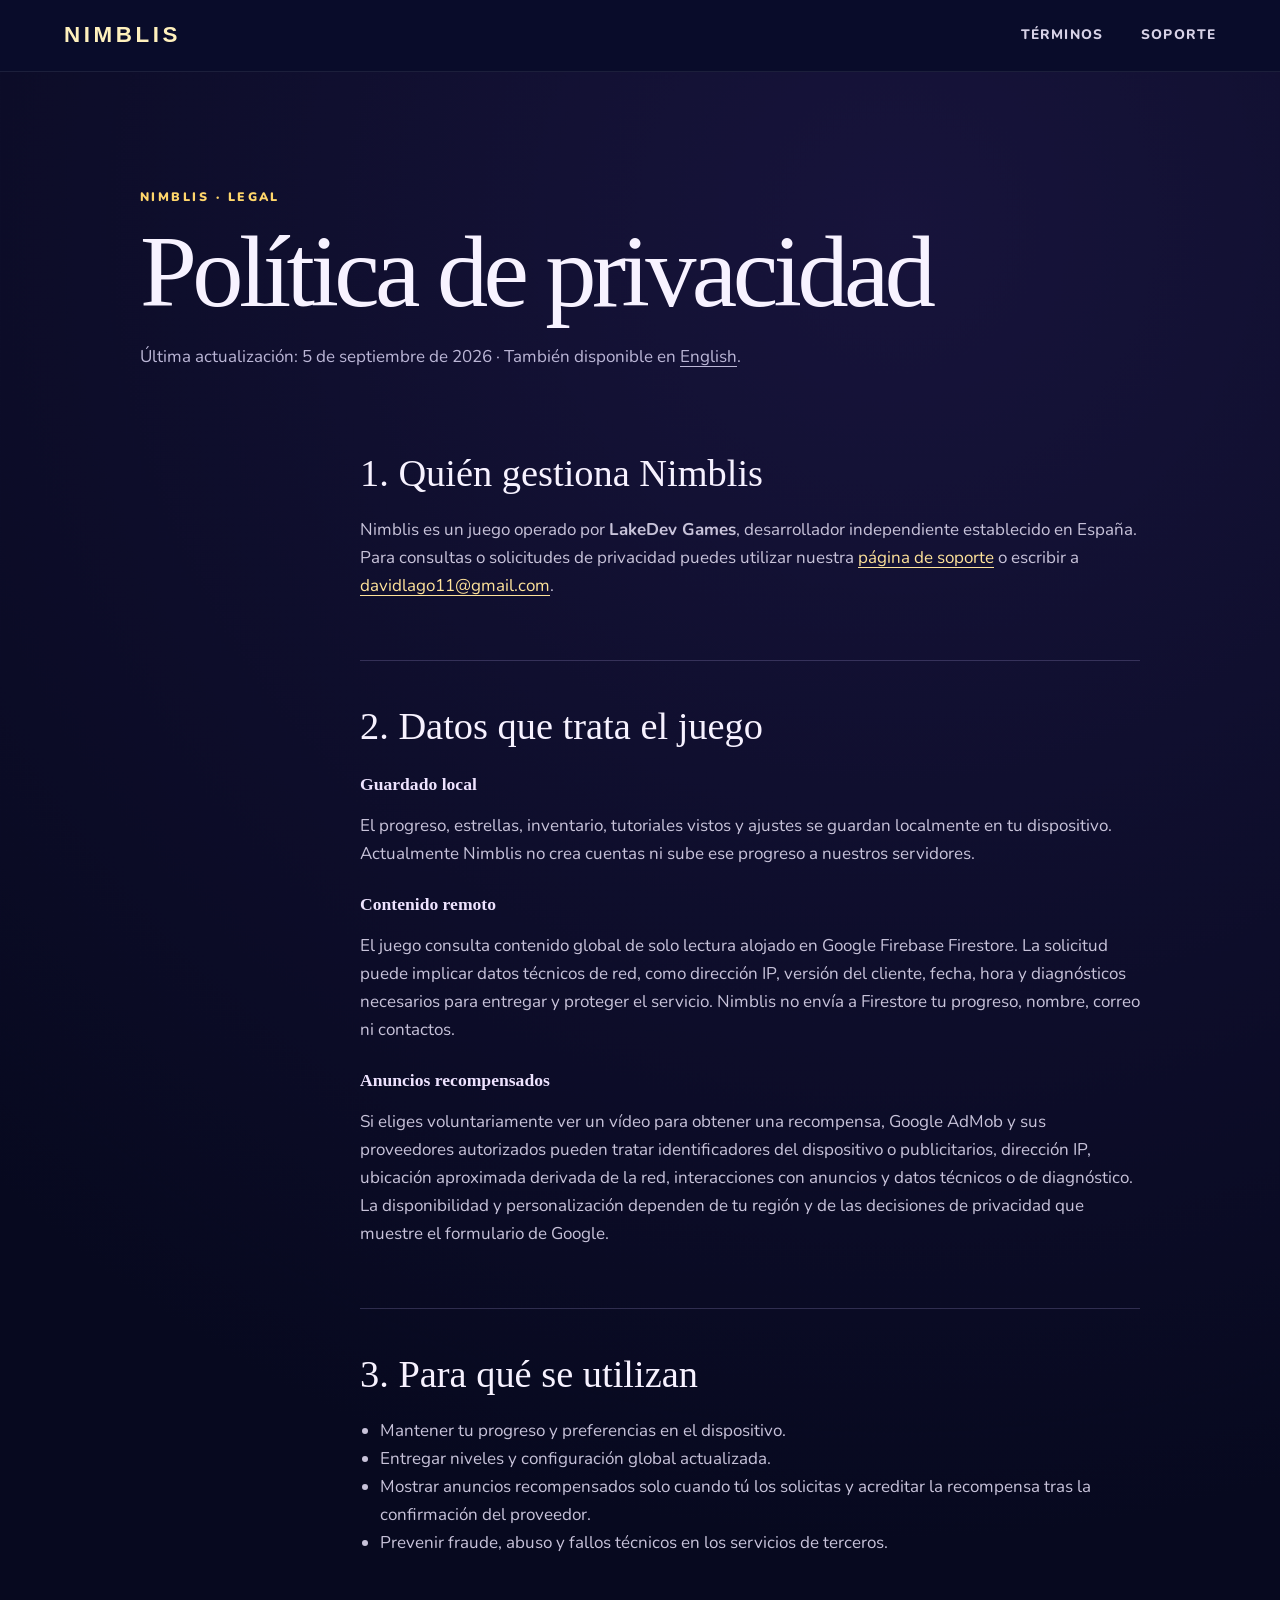
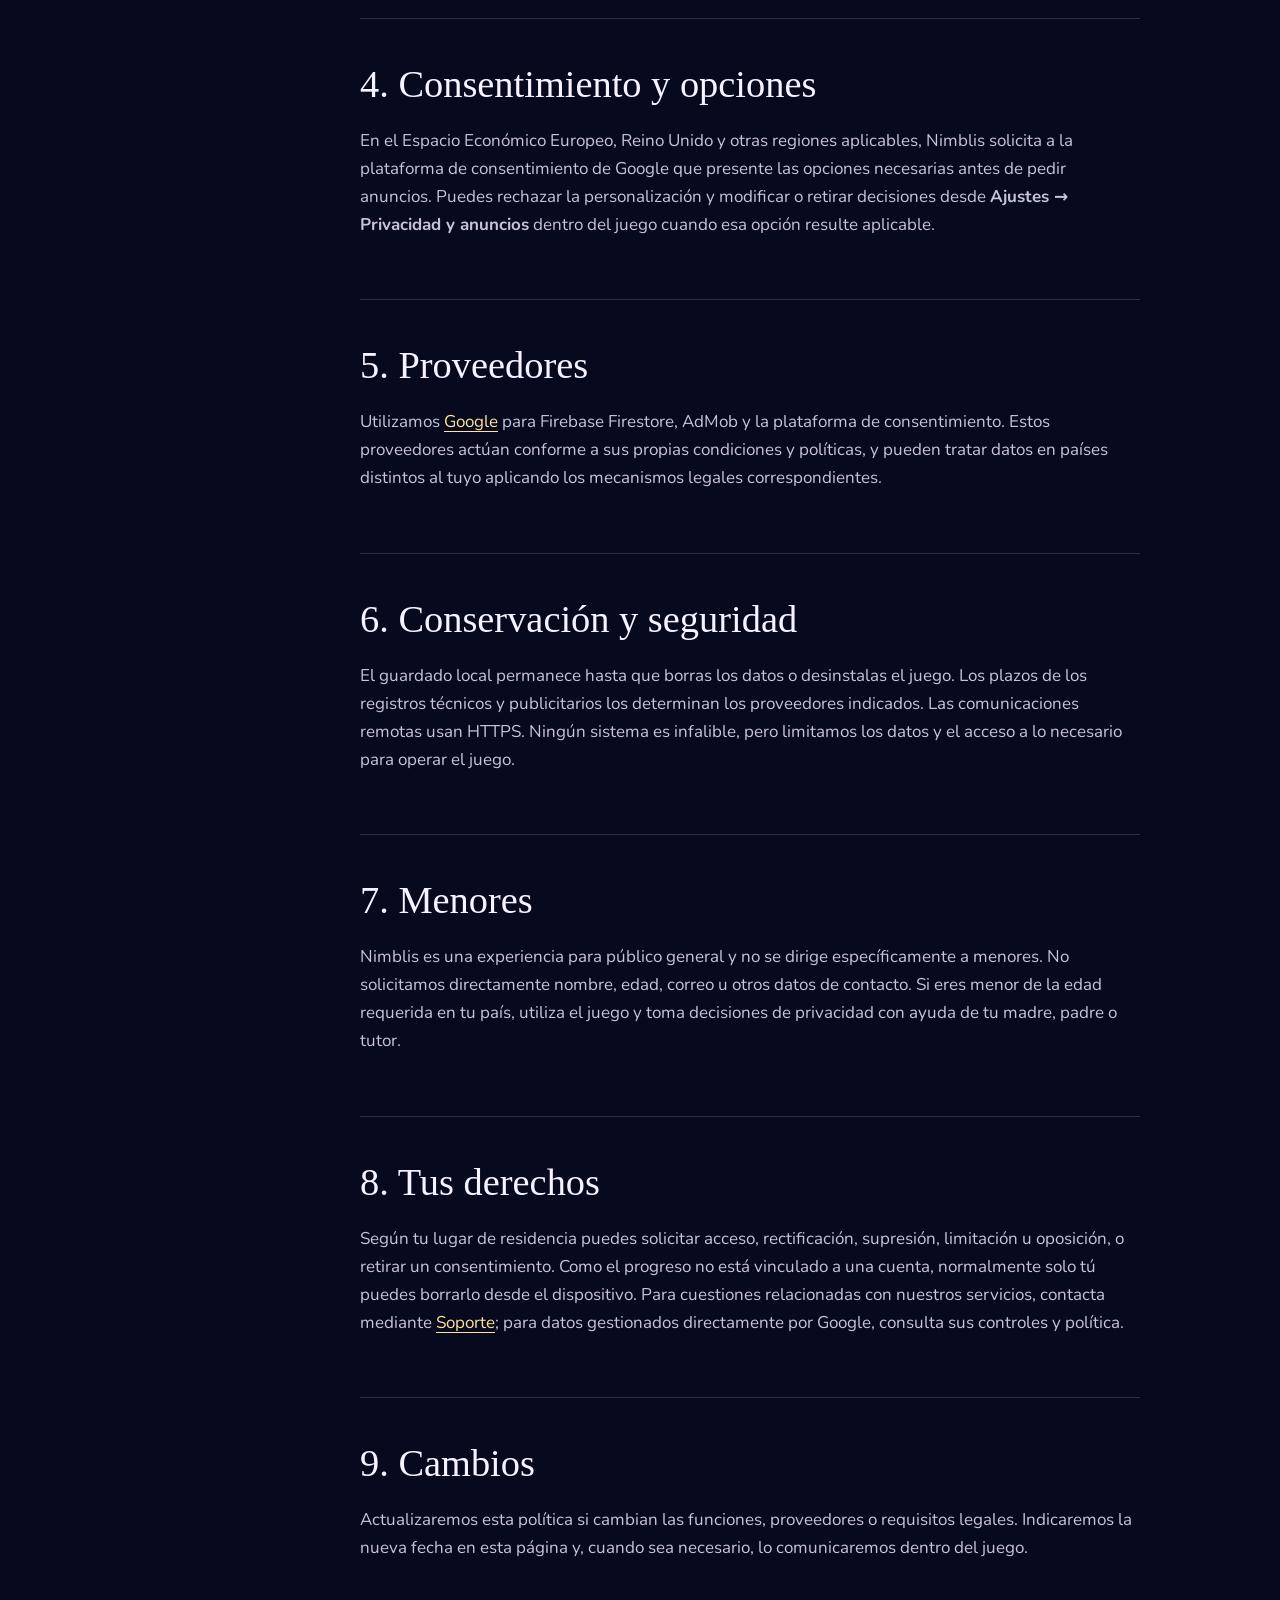
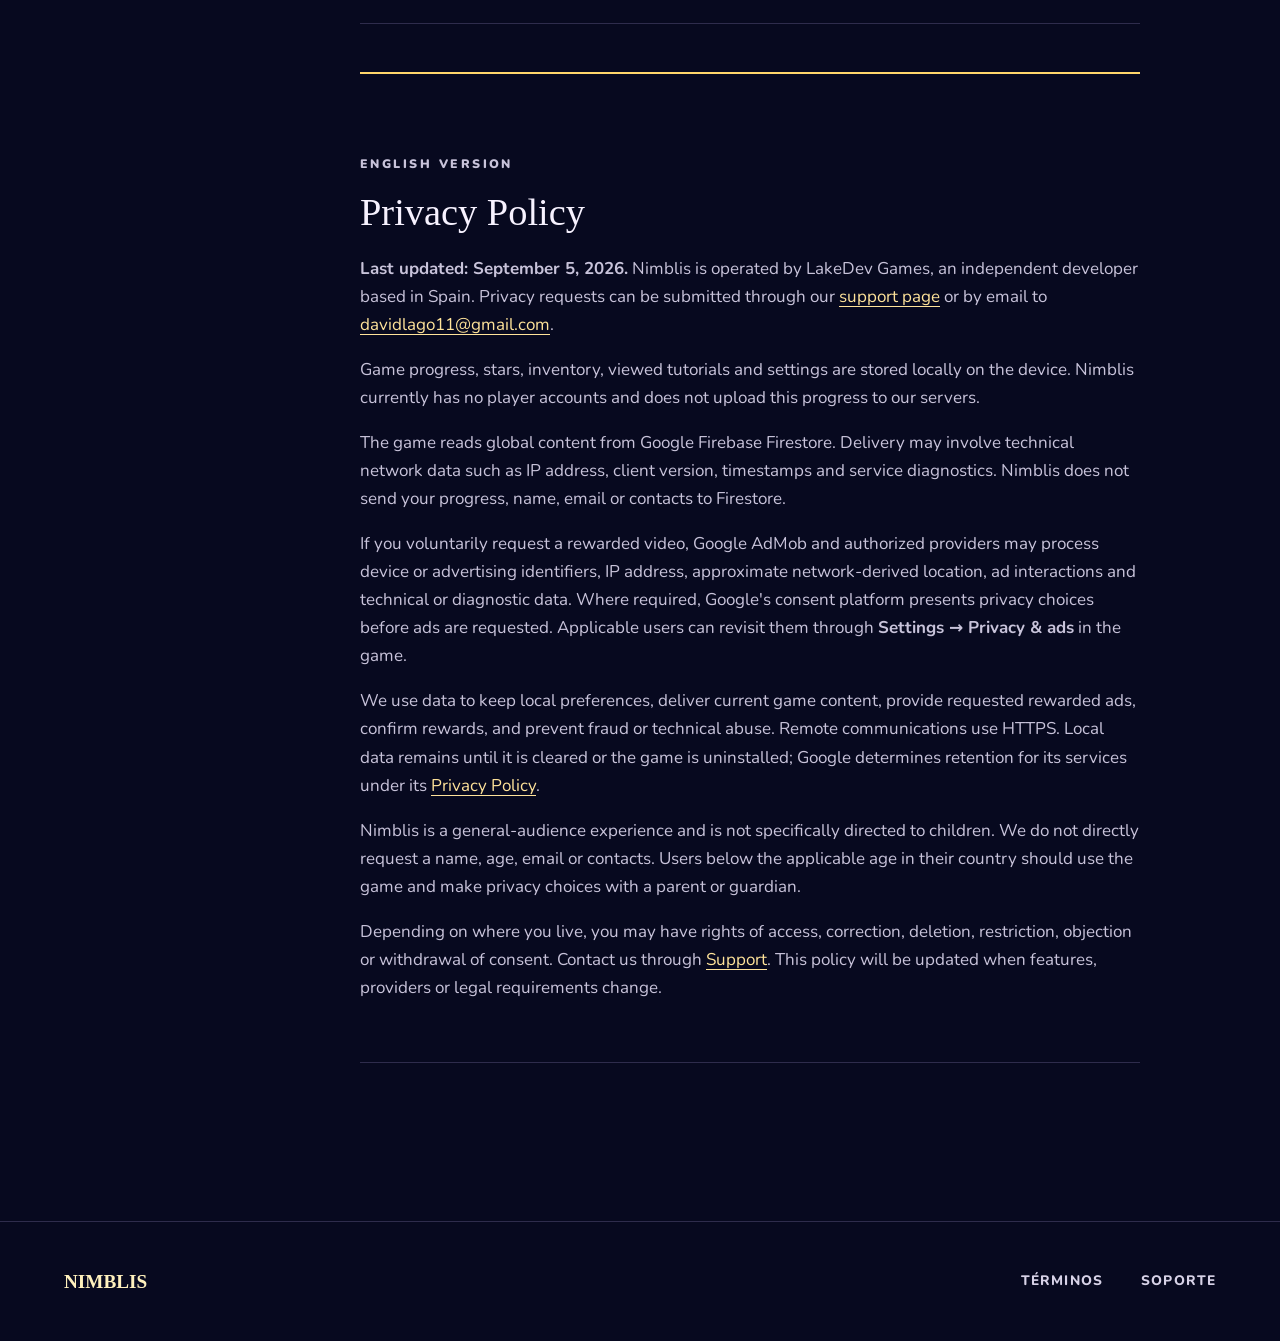
==== privacy.html @ 9e911bd8 "Publish Nimblis website" ====
<!doctype html>
<html lang="es">
<head>
  <meta charset="utf-8">
  <meta name="viewport" content="width=device-width, initial-scale=1">
  <meta name="theme-color" content="#080b2b">
  <meta name="description" content="Política de privacidad de Nimblis para iOS y Android.">
  <title>Privacidad · Nimblis</title>
  <link rel="icon" href="assets/app-icon.png">
  <link rel="stylesheet" href="styles.css">
</head>
<body class="legal-page">
  <a class="skip-link" href="#main">Saltar al contenido</a>
  <header class="site-header solid">
    <a class="wordmark" href="index.html">NIMBLIS</a>
    <nav aria-label="Navegación legal"><a href="terms.html">Términos</a><a href="support.html">Soporte</a></nav>
  </header>
  <main id="main" class="legal-shell">
    <div class="legal-intro">
      <p class="eyebrow">NIMBLIS · LEGAL</p>
      <h1>Política de privacidad</h1>
      <p>Última actualización: 5 de septiembre de 2026 · También disponible en <a href="#english">English</a>.</p>
    </div>

    <article class="legal-copy">
      <section>
        <h2>1. Quién gestiona Nimblis</h2>
        <p>Nimblis es un juego operado por <strong>LakeDev Games</strong>, desarrollador independiente establecido en España. Para consultas o solicitudes de privacidad puedes utilizar nuestra <a href="support.html">página de soporte</a> o escribir a <a href="mailto:davidlago11@gmail.com">davidlago11@gmail.com</a>.</p>
      </section>
      <section>
        <h2>2. Datos que trata el juego</h2>
        <h3>Guardado local</h3>
        <p>El progreso, estrellas, inventario, tutoriales vistos y ajustes se guardan localmente en tu dispositivo. Actualmente Nimblis no crea cuentas ni sube ese progreso a nuestros servidores.</p>
        <h3>Contenido remoto</h3>
        <p>El juego consulta contenido global de solo lectura alojado en Google Firebase Firestore. La solicitud puede implicar datos técnicos de red, como dirección IP, versión del cliente, fecha, hora y diagnósticos necesarios para entregar y proteger el servicio. Nimblis no envía a Firestore tu progreso, nombre, correo ni contactos.</p>
        <h3>Anuncios recompensados</h3>
        <p>Si eliges voluntariamente ver un vídeo para obtener una recompensa, Google AdMob y sus proveedores autorizados pueden tratar identificadores del dispositivo o publicitarios, dirección IP, ubicación aproximada derivada de la red, interacciones con anuncios y datos técnicos o de diagnóstico. La disponibilidad y personalización dependen de tu región y de las decisiones de privacidad que muestre el formulario de Google.</p>
      </section>
      <section>
        <h2>3. Para qué se utilizan</h2>
        <ul>
          <li>Mantener tu progreso y preferencias en el dispositivo.</li>
          <li>Entregar niveles y configuración global actualizada.</li>
          <li>Mostrar anuncios recompensados solo cuando tú los solicitas y acreditar la recompensa tras la confirmación del proveedor.</li>
          <li>Prevenir fraude, abuso y fallos técnicos en los servicios de terceros.</li>
        </ul>
      </section>
      <section>
        <h2>4. Consentimiento y opciones</h2>
        <p>En el Espacio Económico Europeo, Reino Unido y otras regiones aplicables, Nimblis solicita a la plataforma de consentimiento de Google que presente las opciones necesarias antes de pedir anuncios. Puedes rechazar la personalización y modificar o retirar decisiones desde <strong>Ajustes → Privacidad y anuncios</strong> dentro del juego cuando esa opción resulte aplicable.</p>
      </section>
      <section>
        <h2>5. Proveedores</h2>
        <p>Utilizamos <a href="https://policies.google.com/privacy" rel="noopener">Google</a> para Firebase Firestore, AdMob y la plataforma de consentimiento. Estos proveedores actúan conforme a sus propias condiciones y políticas, y pueden tratar datos en países distintos al tuyo aplicando los mecanismos legales correspondientes.</p>
      </section>
      <section>
        <h2>6. Conservación y seguridad</h2>
        <p>El guardado local permanece hasta que borras los datos o desinstalas el juego. Los plazos de los registros técnicos y publicitarios los determinan los proveedores indicados. Las comunicaciones remotas usan HTTPS. Ningún sistema es infalible, pero limitamos los datos y el acceso a lo necesario para operar el juego.</p>
      </section>
      <section>
        <h2>7. Menores</h2>
        <p>Nimblis es una experiencia para público general y no se dirige específicamente a menores. No solicitamos directamente nombre, edad, correo u otros datos de contacto. Si eres menor de la edad requerida en tu país, utiliza el juego y toma decisiones de privacidad con ayuda de tu madre, padre o tutor.</p>
      </section>
      <section>
        <h2>8. Tus derechos</h2>
        <p>Según tu lugar de residencia puedes solicitar acceso, rectificación, supresión, limitación u oposición, o retirar un consentimiento. Como el progreso no está vinculado a una cuenta, normalmente solo tú puedes borrarlo desde el dispositivo. Para cuestiones relacionadas con nuestros servicios, contacta mediante <a href="support.html">Soporte</a>; para datos gestionados directamente por Google, consulta sus controles y política.</p>
      </section>
      <section>
        <h2>9. Cambios</h2>
        <p>Actualizaremos esta política si cambian las funciones, proveedores o requisitos legales. Indicaremos la nueva fecha en esta página y, cuando sea necesario, lo comunicaremos dentro del juego.</p>
      </section>

      <hr>
      <section id="english" lang="en">
        <p class="eyebrow">ENGLISH VERSION</p>
        <h2>Privacy Policy</h2>
        <p><strong>Last updated: September 5, 2026.</strong> Nimblis is operated by LakeDev Games, an independent developer based in Spain. Privacy requests can be submitted through our <a href="support.html">support page</a> or by email to <a href="mailto:davidlago11@gmail.com">davidlago11@gmail.com</a>.</p>
        <p>Game progress, stars, inventory, viewed tutorials and settings are stored locally on the device. Nimblis currently has no player accounts and does not upload this progress to our servers.</p>
        <p>The game reads global content from Google Firebase Firestore. Delivery may involve technical network data such as IP address, client version, timestamps and service diagnostics. Nimblis does not send your progress, name, email or contacts to Firestore.</p>
        <p>If you voluntarily request a rewarded video, Google AdMob and authorized providers may process device or advertising identifiers, IP address, approximate network-derived location, ad interactions and technical or diagnostic data. Where required, Google's consent platform presents privacy choices before ads are requested. Applicable users can revisit them through <strong>Settings → Privacy &amp; ads</strong> in the game.</p>
        <p>We use data to keep local preferences, deliver current game content, provide requested rewarded ads, confirm rewards, and prevent fraud or technical abuse. Remote communications use HTTPS. Local data remains until it is cleared or the game is uninstalled; Google determines retention for its services under its <a href="https://policies.google.com/privacy" rel="noopener">Privacy Policy</a>.</p>
        <p>Nimblis is a general-audience experience and is not specifically directed to children. We do not directly request a name, age, email or contacts. Users below the applicable age in their country should use the game and make privacy choices with a parent or guardian.</p>
        <p>Depending on where you live, you may have rights of access, correction, deletion, restriction, objection or withdrawal of consent. Contact us through <a href="support.html">Support</a>. This policy will be updated when features, providers or legal requirements change.</p>
      </section>
    </article>
  </main>
  <footer class="compact-footer"><a href="index.html">NIMBLIS</a><nav><a href="terms.html">Términos</a><a href="support.html">Soporte</a></nav></footer>
</body>
</html>
---- styles.css ----
@font-face{font-family:Fredoka;src:url("assets/fredoka.ttf") format("truetype");font-weight:300 700;font-display:swap}
@font-face{font-family:Nunito;src:url("assets/nunito.ttf") format("truetype");font-weight:200 900;font-display:swap}
:root{--ink:#f7f2ff;--muted:#bcb7d7;--night:#07091f;--deep:#0b1035;--gold:#ffd66b;--violet:#9d73ff;--line:rgba(197,186,255,.2);--max:1240px}
*{box-sizing:border-box}
html{scroll-behavior:smooth;background:var(--night)}
body{margin:0;color:var(--ink);background:var(--night);font-family:Nunito,system-ui,sans-serif;font-size:17px;line-height:1.65}
a{color:inherit;text-decoration-thickness:1px;text-underline-offset:.22em}
img{display:block;max-width:100%}
.skip-link{position:fixed;z-index:100;left:1rem;top:1rem;transform:translateY(-180%);padding:.7rem 1rem;background:#fff;color:#111;border-radius:.5rem}.skip-link:focus{transform:none}
.site-header{position:absolute;z-index:20;top:0;left:0;width:100%;display:flex;justify-content:space-between;align-items:center;padding:1.5rem clamp(1.25rem,5vw,5rem);border-bottom:1px solid rgba(255,255,255,.08)}
body.legal-page .site-header.solid{position:relative;background:#090c2a}.site-header[data-header].solid{position:fixed;background:rgba(7,9,31,.86);backdrop-filter:blur(16px)}.site-header nav,.compact-footer nav,footer nav{display:flex;gap:clamp(1rem,3vw,2.5rem);align-items:center}.site-header nav a,footer nav a{text-decoration:none;color:#d7d2e7;font-size:.86rem;font-weight:800;letter-spacing:.08em;text-transform:uppercase}.site-header nav a:hover,.site-header nav a:focus-visible,footer nav a:hover{color:var(--gold)}
.wordmark{font:700 1.4rem/1 Fredoka,sans-serif;letter-spacing:.16em;text-decoration:none;color:#fff1bd}
.hero{min-height:100svh;position:relative;overflow:hidden;display:grid;align-items:center;padding:8rem clamp(1.25rem,8vw,8rem) 5rem;background:linear-gradient(90deg,rgba(4,6,26,.98) 0%,rgba(5,7,31,.85) 38%,rgba(5,7,31,.18) 74%),url("assets/sanctuary.jpg") center 64%/cover no-repeat}
.hero::after{content:"";position:absolute;inset:auto 0 0;height:28%;background:linear-gradient(transparent,var(--night));pointer-events:none}.hero-glow{position:absolute;width:44vw;height:44vw;right:4vw;top:20%;border-radius:50%;background:radial-gradient(circle,rgba(89,117,255,.28),transparent 65%);filter:blur(12px)}
.hero-copy{position:relative;z-index:4;max-width:650px}.hero-logo{width:min(370px,78vw);margin:0 0 .65rem -1rem;filter:drop-shadow(0 12px 34px rgba(0,0,0,.55));mix-blend-mode:screen}.hero h1{font:600 clamp(3rem,5vw,5.4rem)/.94 Fredoka,sans-serif;letter-spacing:-.045em;margin:0;max-width:920px;text-wrap:balance}.hero-lede{max-width:590px;color:#d5d0e8;font-size:clamp(1.05rem,1.5vw,1.28rem);margin:1.25rem 0 1.35rem}.eyebrow{margin:0 0 1rem;color:var(--gold);font-size:.77rem;font-weight:900;letter-spacing:.2em;text-transform:uppercase}.primary-cta{display:inline-flex;align-items:center;gap:1rem;padding:.9rem 0;border-bottom:2px solid var(--gold);text-decoration:none;font-weight:900;letter-spacing:.05em;text-transform:uppercase}.primary-cta span{transition:transform .2s}.primary-cta:hover span{transform:translateY(4px)}
.spirit-stage{position:absolute;z-index:3;right:-2%;bottom:3%;width:min(52vw,800px);height:66%;pointer-events:none}.spirit{position:absolute;width:clamp(130px,18vw,275px);filter:drop-shadow(0 18px 24px rgba(0,0,0,.55));animation:float 5s ease-in-out infinite}.spirit-luma{left:0;bottom:8%;animation-delay:-1s}.spirit-mimo{left:24%;bottom:30%;animation-delay:-3s}.spirit-mirror{right:8%;bottom:14%;animation-delay:-2s}.spirit-astra{right:25%;top:0;animation-delay:-4s}.scroll-cue{position:absolute;z-index:5;left:clamp(1.25rem,5vw,5rem);bottom:1.4rem;margin:0;color:#9690b1;font-size:.68rem;font-weight:900;letter-spacing:.24em}
@keyframes float{50%{transform:translateY(-14px) rotate(1.5deg)}}
.rule-section{max-width:var(--max);margin:auto;padding:clamp(6rem,12vw,11rem) clamp(1.25rem,4vw,3rem);display:grid;grid-template-columns:80px 1fr;gap:2rem}.section-number{font:500 1rem Fredoka;color:var(--gold);border-top:1px solid var(--gold);padding-top:.8rem}.rule-copy{max-width:850px}.rule-copy h2,.journey-copy h2,.beta-section h2{font:500 clamp(2.5rem,5vw,5.3rem)/1 Fredoka,sans-serif;letter-spacing:-.035em;margin:0 0 1.5rem;text-wrap:balance}.rule-copy>p:last-child,.journey-copy>p:last-child,.beta-section>div>p:last-child{max-width:690px;color:var(--muted);font-size:clamp(1.05rem,1.7vw,1.3rem)}
.spirit-line{grid-column:2;display:grid;grid-template-columns:repeat(4,1fr);gap:1px;margin-top:3rem;border-top:1px solid var(--line);border-bottom:1px solid var(--line)}.spirit-line figure{margin:0;padding:2rem 1rem;text-align:center;border-right:1px solid var(--line)}.spirit-line figure:last-child{border:0}.spirit-line img{width:100%;transition:transform .25s,filter .25s}.spirit-line figure:hover img{transform:translateY(-8px);filter:drop-shadow(0 16px 18px rgba(91,100,255,.25))}.spirit-line figcaption{display:flex;justify-content:center;gap:.55rem;flex-wrap:wrap}.spirit-line strong{font:600 1.2rem Fredoka}.spirit-line span{color:var(--muted)}
.journey-section{position:relative;min-height:92svh;display:flex;align-items:flex-end;padding:clamp(3rem,7vw,7rem);overflow:hidden}.journey-art{position:absolute;inset:0;background:linear-gradient(0deg,rgba(5,7,26,.96) 0%,rgba(5,7,26,.08) 60%),url("assets/sanctuary.jpg") center 73%/cover no-repeat;transform:scale(1.03)}.journey-copy{position:relative;z-index:2;max-width:980px}.journey-copy p{max-width:760px}
.beta-section{max-width:var(--max);margin:auto;padding:clamp(6rem,12vw,11rem) clamp(1.25rem,4vw,3rem);display:grid;grid-template-columns:1.3fr .7fr;gap:clamp(3rem,8vw,8rem);align-items:end}.beta-links{display:flex;flex-direction:column;border-top:1px solid var(--line)}.beta-links a{display:flex;justify-content:space-between;gap:1rem;padding:1.25rem 0;border-bottom:1px solid var(--line);text-decoration:none;font-weight:800}.beta-links a:hover{color:var(--gold)}
footer{padding:3rem clamp(1.25rem,5vw,5rem);border-top:1px solid var(--line);display:grid;grid-template-columns:auto 1fr auto;align-items:center;gap:2rem;color:var(--muted)}footer .wordmark{color:#fff}.copyright{grid-column:1/-1;margin:0;font-size:.8rem;color:#77728e}.compact-footer{display:flex;justify-content:space-between;grid-template-columns:none}.compact-footer>a{font:600 1.2rem Fredoka;text-decoration:none;color:#fff1bd}
[data-reveal]{opacity:0;transform:translateY(24px);transition:opacity .7s ease,transform .7s ease}[data-reveal].visible{opacity:1;transform:none}
.legal-page{background:radial-gradient(circle at 70% 5%,rgba(87,62,172,.2),transparent 30%),var(--night)}.legal-shell{width:min(100% - 2.5rem,1000px);margin:auto;padding:clamp(5rem,9vw,9rem) 0}.legal-intro{max-width:820px;margin-bottom:5rem}.legal-intro h1{font:500 clamp(3.5rem,8vw,7rem)/.95 Fredoka;margin:.5rem 0 1.4rem;letter-spacing:-.045em}.legal-intro>p:last-child{color:var(--muted)}.legal-intro .primary-cta{margin-top:1rem}.legal-copy{max-width:780px;margin-left:auto}.legal-copy section{padding:0 0 2.7rem;margin:0 0 2.7rem;border-bottom:1px solid var(--line)}.legal-copy h2{font:500 clamp(1.8rem,3vw,2.7rem)/1.15 Fredoka;margin:0 0 1.3rem}.legal-copy h3{font:600 1.1rem Fredoka;color:#eee3ff;margin:1.6rem 0 .4rem}.legal-copy p,.legal-copy li{color:#c8c3da}.legal-copy a{color:#ffe39a}.legal-copy hr{border:0;border-top:2px solid var(--gold);margin:3rem 0 5rem}.legal-copy ul{padding-left:1.25rem}.faq h3{color:var(--gold)}
@media(max-width:820px){.site-header[data-header] nav a:first-child{display:none}.hero{padding-top:7rem;align-items:start;background:linear-gradient(180deg,rgba(4,6,26,.88),rgba(4,6,26,.25) 55%,var(--night)),url("assets/sanctuary.jpg") center/cover}.hero-logo{width:270px}.hero h1{font-size:clamp(3rem,14vw,5rem)}.spirit-stage{right:-12%;bottom:4%;width:112%;height:47%}.spirit{width:31vw}.spirit-luma{left:5%}.spirit-mimo{left:28%}.spirit-mirror{right:2%}.spirit-astra{right:28%;top:3%}.rule-section{grid-template-columns:1fr}.section-number{width:60px}.spirit-line{grid-column:1;grid-template-columns:repeat(2,1fr)}.spirit-line figure:nth-child(2){border-right:0}.spirit-line figure:nth-child(-n+2){border-bottom:1px solid var(--line)}.journey-section{min-height:75svh}.beta-section{grid-template-columns:1fr}footer{grid-template-columns:1fr}footer nav{flex-wrap:wrap}.copyright{grid-column:1}.compact-footer{display:flex}}
@media(max-width:520px){body{font-size:16px}.site-header{padding:1.15rem}.site-header nav{gap:1rem}.site-header nav a{font-size:.7rem}.hero{padding-inline:1.15rem}.hero-logo{margin-left:-.6rem}.spirit-stage{bottom:2%}.rule-section,.beta-section{padding-inline:1.15rem}.spirit-line figure{padding:1.25rem .4rem}.spirit-line figcaption{display:block}.spirit-line span{display:block}.journey-section{padding:2rem 1.15rem 4rem}.legal-shell{width:min(100% - 2rem,1000px)}.compact-footer{align-items:flex-start}.compact-footer nav{flex-direction:column;align-items:flex-end;gap:.7rem}}
@media(prefers-reduced-motion:reduce){html{scroll-behavior:auto}.spirit{animation:none}[data-reveal]{opacity:1;transform:none;transition:none}.spirit-line img,.primary-cta span{transition:none}}
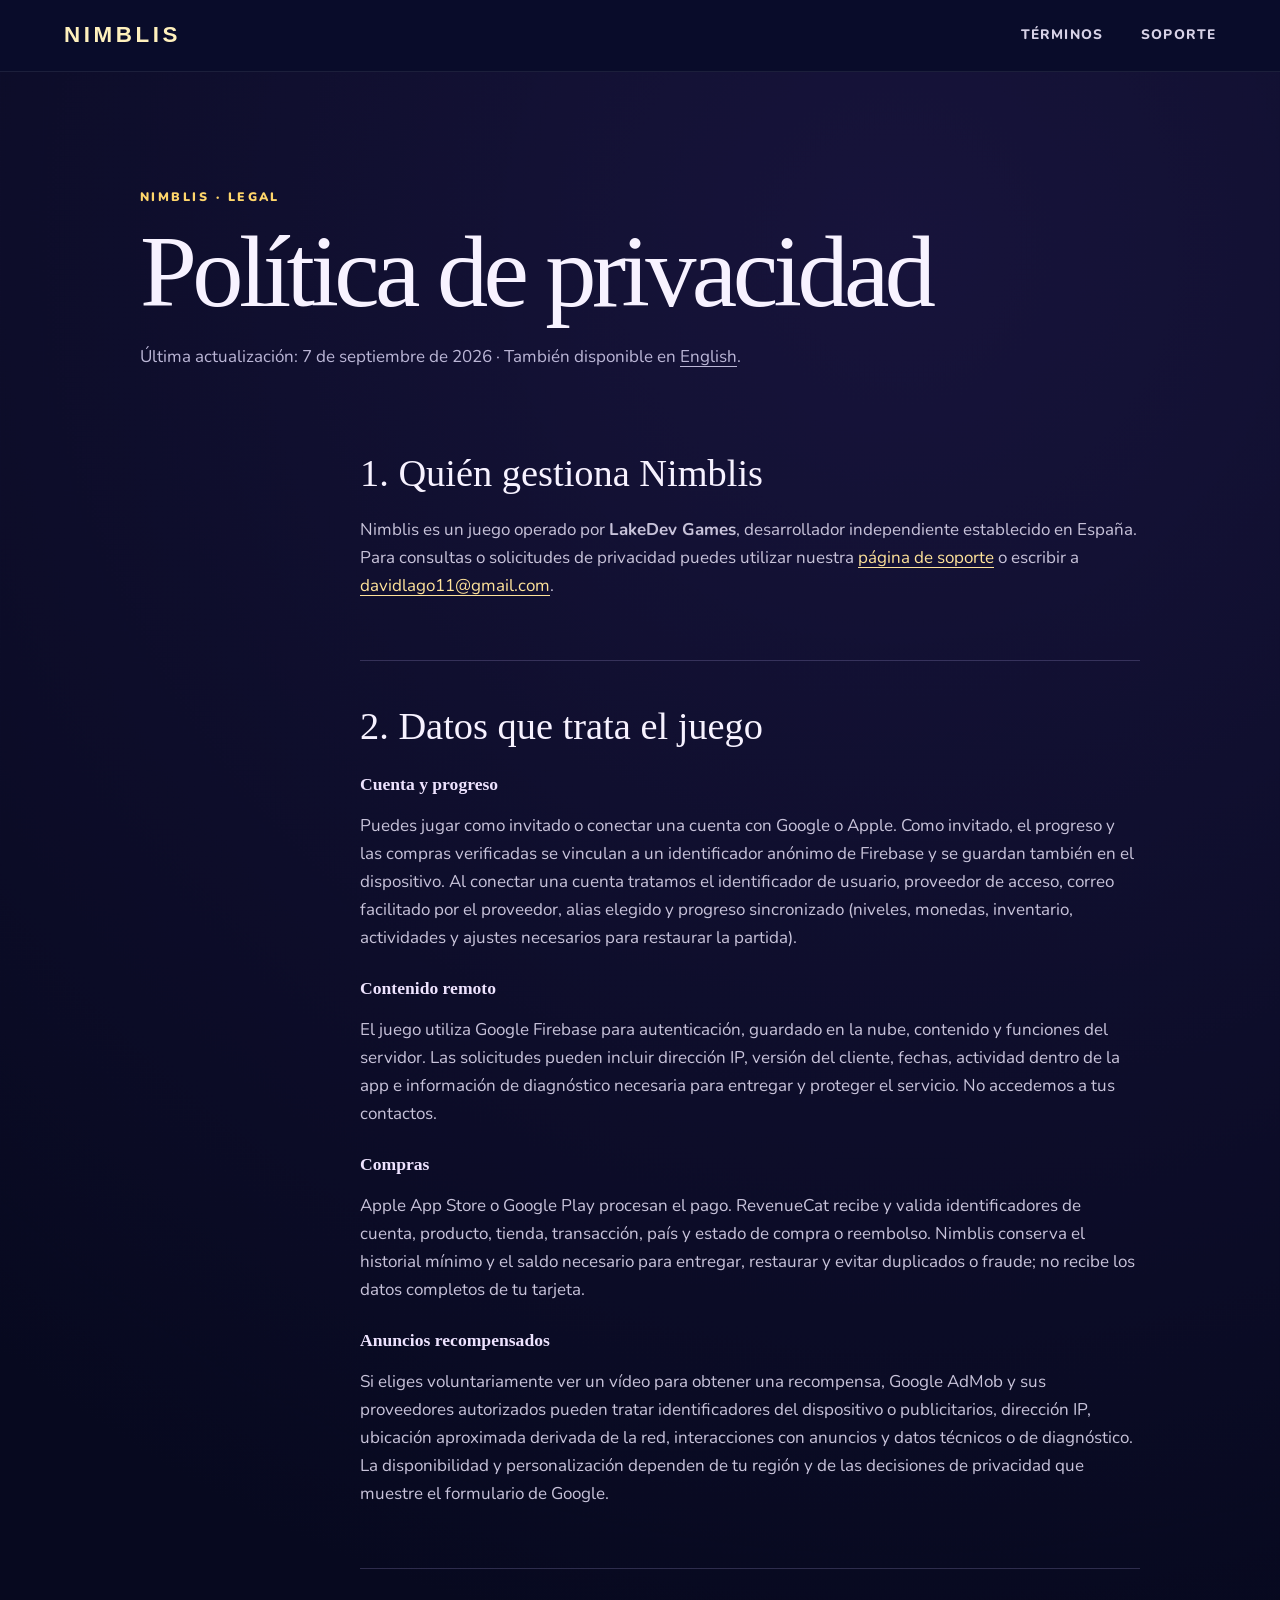
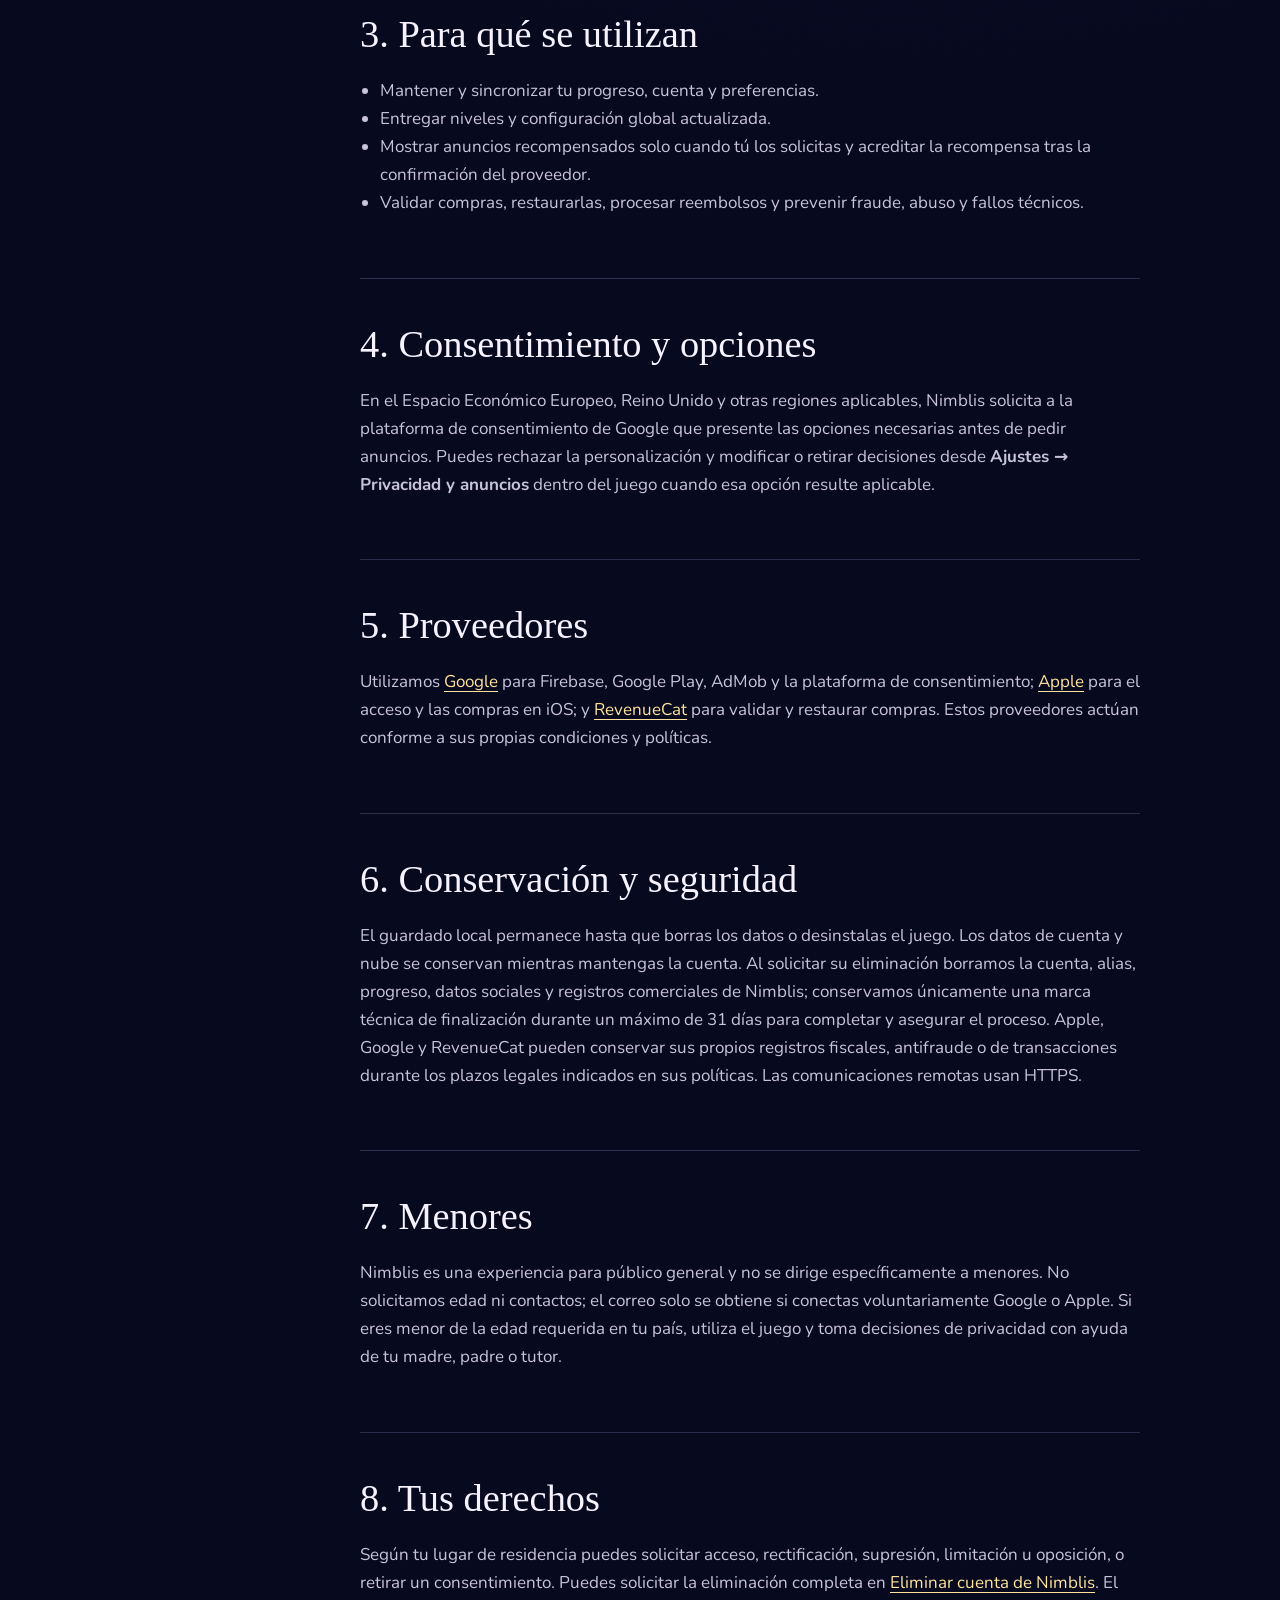
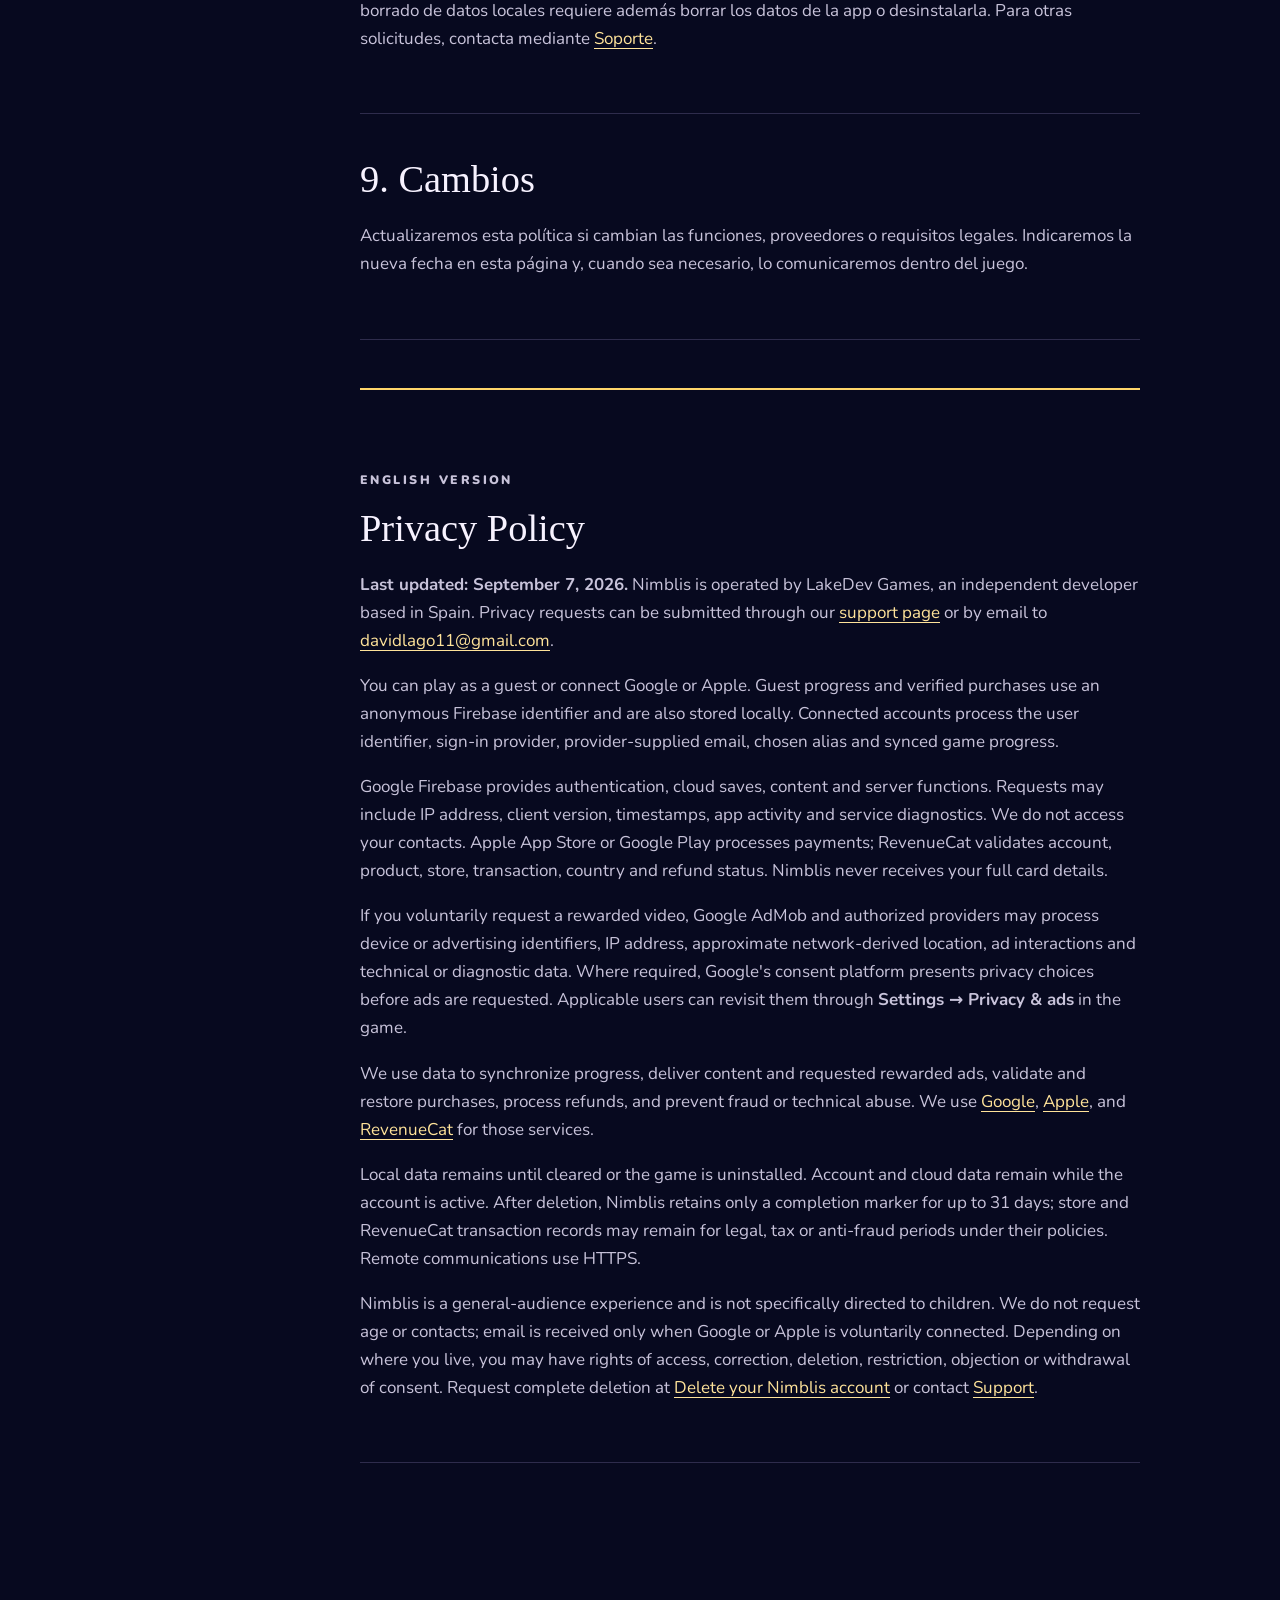
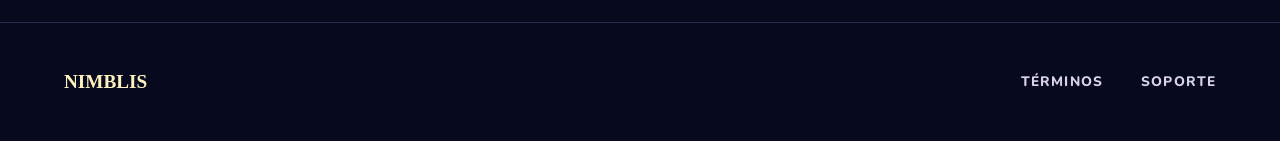
==== commit 0d512f42: "Update Nimblis privacy policy for accounts and purchases" ====
--- a/privacy.html
+++ b/privacy.html
@@ -19,7 +19,7 @@
     <div class="legal-intro">
       <p class="eyebrow">NIMBLIS · LEGAL</p>
       <h1>Política de privacidad</h1>
-      <p>Última actualización: 5 de septiembre de 2026 · También disponible en <a href="#english">English</a>.</p>
+      <p>Última actualización: 7 de septiembre de 2026 · También disponible en <a href="#english">English</a>.</p>
     </div>
 
     <article class="legal-copy">
@@ -29,20 +29,22 @@
       </section>
       <section>
         <h2>2. Datos que trata el juego</h2>
-        <h3>Guardado local</h3>
-        <p>El progreso, estrellas, inventario, tutoriales vistos y ajustes se guardan localmente en tu dispositivo. Actualmente Nimblis no crea cuentas ni sube ese progreso a nuestros servidores.</p>
+        <h3>Cuenta y progreso</h3>
+        <p>Puedes jugar como invitado o conectar una cuenta con Google o Apple. Como invitado, el progreso y las compras verificadas se vinculan a un identificador anónimo de Firebase y se guardan también en el dispositivo. Al conectar una cuenta tratamos el identificador de usuario, proveedor de acceso, correo facilitado por el proveedor, alias elegido y progreso sincronizado (niveles, monedas, inventario, actividades y ajustes necesarios para restaurar la partida).</p>
         <h3>Contenido remoto</h3>
-        <p>El juego consulta contenido global de solo lectura alojado en Google Firebase Firestore. La solicitud puede implicar datos técnicos de red, como dirección IP, versión del cliente, fecha, hora y diagnósticos necesarios para entregar y proteger el servicio. Nimblis no envía a Firestore tu progreso, nombre, correo ni contactos.</p>
+        <p>El juego utiliza Google Firebase para autenticación, guardado en la nube, contenido y funciones del servidor. Las solicitudes pueden incluir dirección IP, versión del cliente, fechas, actividad dentro de la app e información de diagnóstico necesaria para entregar y proteger el servicio. No accedemos a tus contactos.</p>
+        <h3>Compras</h3>
+        <p>Apple App Store o Google Play procesan el pago. RevenueCat recibe y valida identificadores de cuenta, producto, tienda, transacción, país y estado de compra o reembolso. Nimblis conserva el historial mínimo y el saldo necesario para entregar, restaurar y evitar duplicados o fraude; no recibe los datos completos de tu tarjeta.</p>
         <h3>Anuncios recompensados</h3>
         <p>Si eliges voluntariamente ver un vídeo para obtener una recompensa, Google AdMob y sus proveedores autorizados pueden tratar identificadores del dispositivo o publicitarios, dirección IP, ubicación aproximada derivada de la red, interacciones con anuncios y datos técnicos o de diagnóstico. La disponibilidad y personalización dependen de tu región y de las decisiones de privacidad que muestre el formulario de Google.</p>
       </section>
       <section>
         <h2>3. Para qué se utilizan</h2>
         <ul>
-          <li>Mantener tu progreso y preferencias en el dispositivo.</li>
+          <li>Mantener y sincronizar tu progreso, cuenta y preferencias.</li>
           <li>Entregar niveles y configuración global actualizada.</li>
           <li>Mostrar anuncios recompensados solo cuando tú los solicitas y acreditar la recompensa tras la confirmación del proveedor.</li>
-          <li>Prevenir fraude, abuso y fallos técnicos en los servicios de terceros.</li>
+          <li>Validar compras, restaurarlas, procesar reembolsos y prevenir fraude, abuso y fallos técnicos.</li>
         </ul>
       </section>
       <section>
@@ -51,19 +53,19 @@
       </section>
       <section>
         <h2>5. Proveedores</h2>
-        <p>Utilizamos <a href="https://policies.google.com/privacy" rel="noopener">Google</a> para Firebase Firestore, AdMob y la plataforma de consentimiento. Estos proveedores actúan conforme a sus propias condiciones y políticas, y pueden tratar datos en países distintos al tuyo aplicando los mecanismos legales correspondientes.</p>
+        <p>Utilizamos <a href="https://policies.google.com/privacy" rel="noopener">Google</a> para Firebase, Google Play, AdMob y la plataforma de consentimiento; <a href="https://www.apple.com/legal/privacy/" rel="noopener">Apple</a> para el acceso y las compras en iOS; y <a href="https://www.revenuecat.com/privacy" rel="noopener">RevenueCat</a> para validar y restaurar compras. Estos proveedores actúan conforme a sus propias condiciones y políticas.</p>
       </section>
       <section>
         <h2>6. Conservación y seguridad</h2>
-        <p>El guardado local permanece hasta que borras los datos o desinstalas el juego. Los plazos de los registros técnicos y publicitarios los determinan los proveedores indicados. Las comunicaciones remotas usan HTTPS. Ningún sistema es infalible, pero limitamos los datos y el acceso a lo necesario para operar el juego.</p>
+        <p>El guardado local permanece hasta que borras los datos o desinstalas el juego. Los datos de cuenta y nube se conservan mientras mantengas la cuenta. Al solicitar su eliminación borramos la cuenta, alias, progreso, datos sociales y registros comerciales de Nimblis; conservamos únicamente una marca técnica de finalización durante un máximo de 31 días para completar y asegurar el proceso. Apple, Google y RevenueCat pueden conservar sus propios registros fiscales, antifraude o de transacciones durante los plazos legales indicados en sus políticas. Las comunicaciones remotas usan HTTPS.</p>
       </section>
       <section>
         <h2>7. Menores</h2>
-        <p>Nimblis es una experiencia para público general y no se dirige específicamente a menores. No solicitamos directamente nombre, edad, correo u otros datos de contacto. Si eres menor de la edad requerida en tu país, utiliza el juego y toma decisiones de privacidad con ayuda de tu madre, padre o tutor.</p>
+        <p>Nimblis es una experiencia para público general y no se dirige específicamente a menores. No solicitamos edad ni contactos; el correo solo se obtiene si conectas voluntariamente Google o Apple. Si eres menor de la edad requerida en tu país, utiliza el juego y toma decisiones de privacidad con ayuda de tu madre, padre o tutor.</p>
       </section>
       <section>
         <h2>8. Tus derechos</h2>
-        <p>Según tu lugar de residencia puedes solicitar acceso, rectificación, supresión, limitación u oposición, o retirar un consentimiento. Como el progreso no está vinculado a una cuenta, normalmente solo tú puedes borrarlo desde el dispositivo. Para cuestiones relacionadas con nuestros servicios, contacta mediante <a href="support.html">Soporte</a>; para datos gestionados directamente por Google, consulta sus controles y política.</p>
+        <p>Según tu lugar de residencia puedes solicitar acceso, rectificación, supresión, limitación u oposición, o retirar un consentimiento. Puedes solicitar la eliminación completa en <a href="https://nimblis-game.firebaseapp.com/account/delete/">Eliminar cuenta de Nimblis</a>. El borrado de datos locales requiere además borrar los datos de la app o desinstalarla. Para otras solicitudes, contacta mediante <a href="support.html">Soporte</a>.</p>
       </section>
       <section>
         <h2>9. Cambios</h2>
@@ -74,13 +76,13 @@
       <section id="english" lang="en">
         <p class="eyebrow">ENGLISH VERSION</p>
         <h2>Privacy Policy</h2>
-        <p><strong>Last updated: September 5, 2026.</strong> Nimblis is operated by LakeDev Games, an independent developer based in Spain. Privacy requests can be submitted through our <a href="support.html">support page</a> or by email to <a href="mailto:davidlago11@gmail.com">davidlago11@gmail.com</a>.</p>
-        <p>Game progress, stars, inventory, viewed tutorials and settings are stored locally on the device. Nimblis currently has no player accounts and does not upload this progress to our servers.</p>
-        <p>The game reads global content from Google Firebase Firestore. Delivery may involve technical network data such as IP address, client version, timestamps and service diagnostics. Nimblis does not send your progress, name, email or contacts to Firestore.</p>
+        <p><strong>Last updated: September 7, 2026.</strong> Nimblis is operated by LakeDev Games, an independent developer based in Spain. Privacy requests can be submitted through our <a href="support.html">support page</a> or by email to <a href="mailto:davidlago11@gmail.com">davidlago11@gmail.com</a>.</p>
+        <p>You can play as a guest or connect Google or Apple. Guest progress and verified purchases use an anonymous Firebase identifier and are also stored locally. Connected accounts process the user identifier, sign-in provider, provider-supplied email, chosen alias and synced game progress.</p>
+        <p>Google Firebase provides authentication, cloud saves, content and server functions. Requests may include IP address, client version, timestamps, app activity and service diagnostics. We do not access your contacts. Apple App Store or Google Play processes payments; RevenueCat validates account, product, store, transaction, country and refund status. Nimblis never receives your full card details.</p>
         <p>If you voluntarily request a rewarded video, Google AdMob and authorized providers may process device or advertising identifiers, IP address, approximate network-derived location, ad interactions and technical or diagnostic data. Where required, Google's consent platform presents privacy choices before ads are requested. Applicable users can revisit them through <strong>Settings → Privacy &amp; ads</strong> in the game.</p>
-        <p>We use data to keep local preferences, deliver current game content, provide requested rewarded ads, confirm rewards, and prevent fraud or technical abuse. Remote communications use HTTPS. Local data remains until it is cleared or the game is uninstalled; Google determines retention for its services under its <a href="https://policies.google.com/privacy" rel="noopener">Privacy Policy</a>.</p>
-        <p>Nimblis is a general-audience experience and is not specifically directed to children. We do not directly request a name, age, email or contacts. Users below the applicable age in their country should use the game and make privacy choices with a parent or guardian.</p>
-        <p>Depending on where you live, you may have rights of access, correction, deletion, restriction, objection or withdrawal of consent. Contact us through <a href="support.html">Support</a>. This policy will be updated when features, providers or legal requirements change.</p>
+        <p>We use data to synchronize progress, deliver content and requested rewarded ads, validate and restore purchases, process refunds, and prevent fraud or technical abuse. We use <a href="https://policies.google.com/privacy" rel="noopener">Google</a>, <a href="https://www.apple.com/legal/privacy/" rel="noopener">Apple</a>, and <a href="https://www.revenuecat.com/privacy" rel="noopener">RevenueCat</a> for those services.</p>
+        <p>Local data remains until cleared or the game is uninstalled. Account and cloud data remain while the account is active. After deletion, Nimblis retains only a completion marker for up to 31 days; store and RevenueCat transaction records may remain for legal, tax or anti-fraud periods under their policies. Remote communications use HTTPS.</p>
+        <p>Nimblis is a general-audience experience and is not specifically directed to children. We do not request age or contacts; email is received only when Google or Apple is voluntarily connected. Depending on where you live, you may have rights of access, correction, deletion, restriction, objection or withdrawal of consent. Request complete deletion at <a href="https://nimblis-game.firebaseapp.com/account/delete/">Delete your Nimblis account</a> or contact <a href="support.html">Support</a>.</p>
       </section>
     </article>
   </main>
